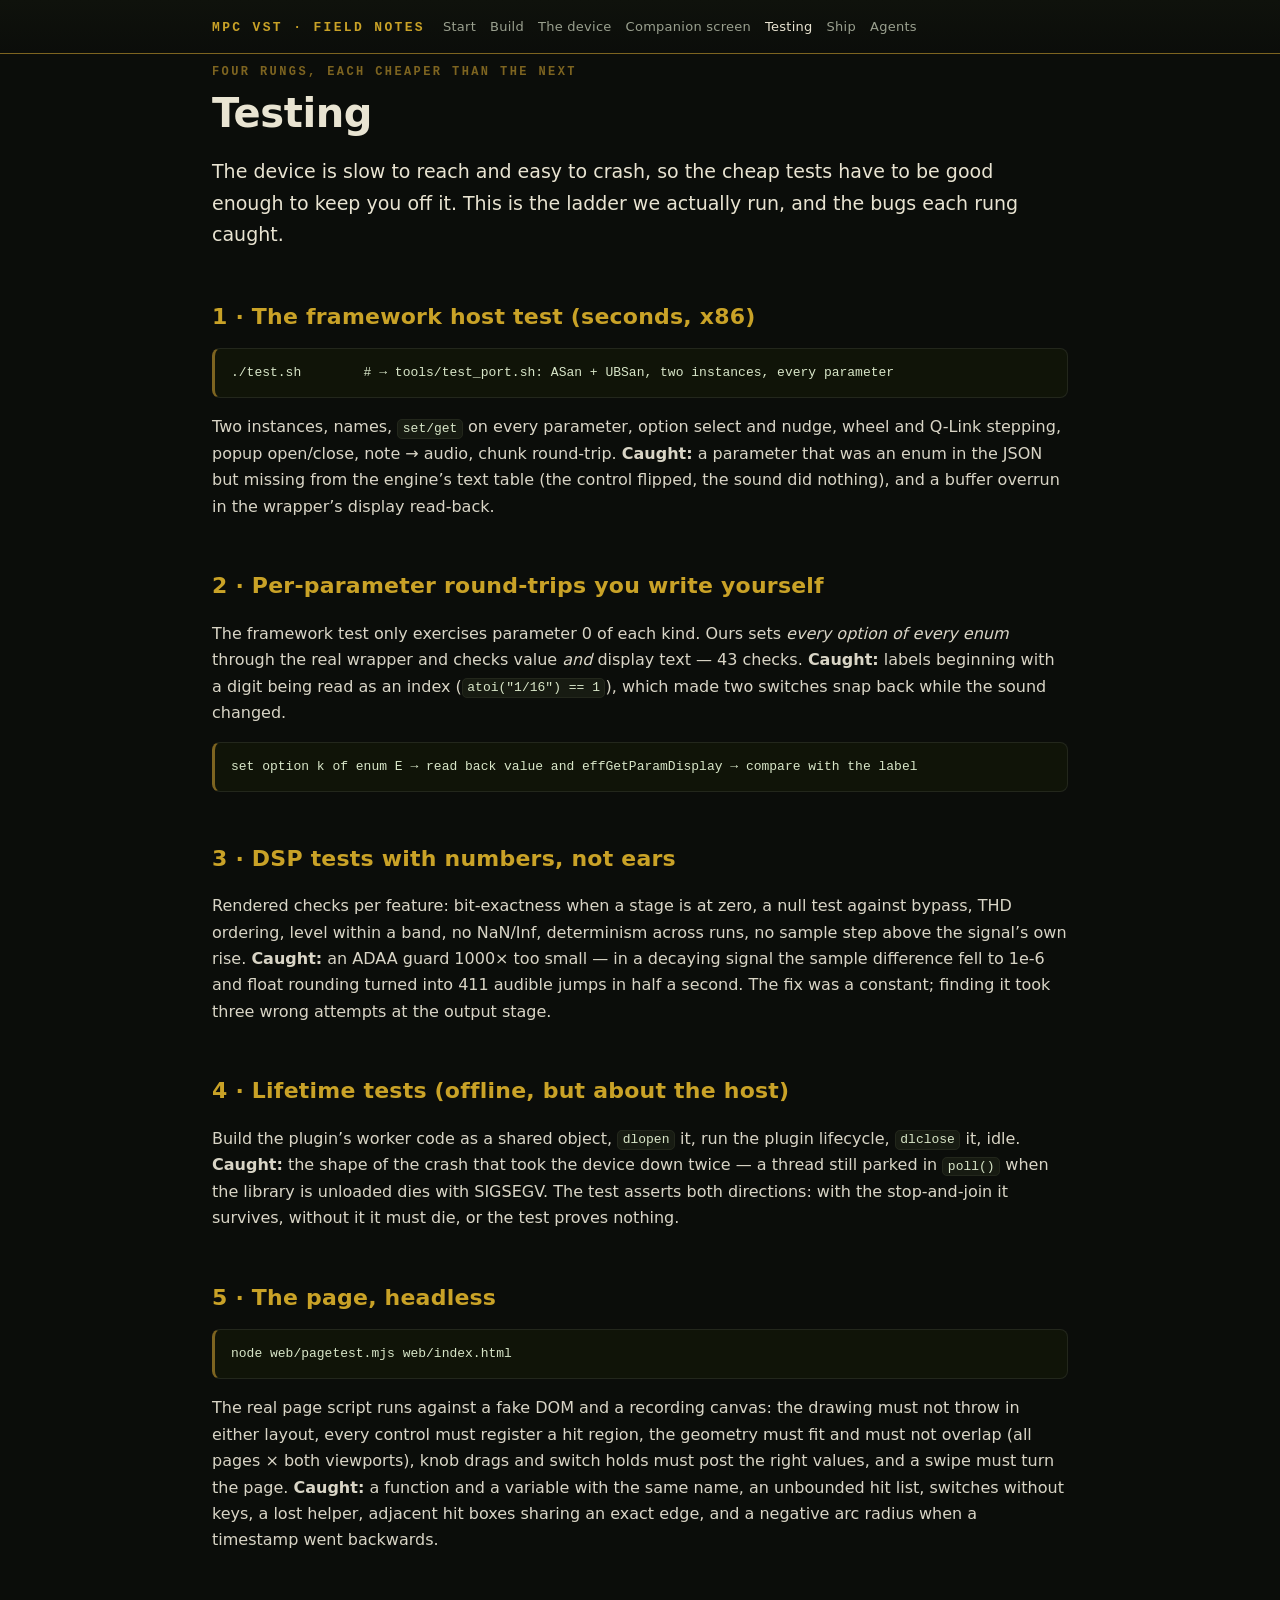
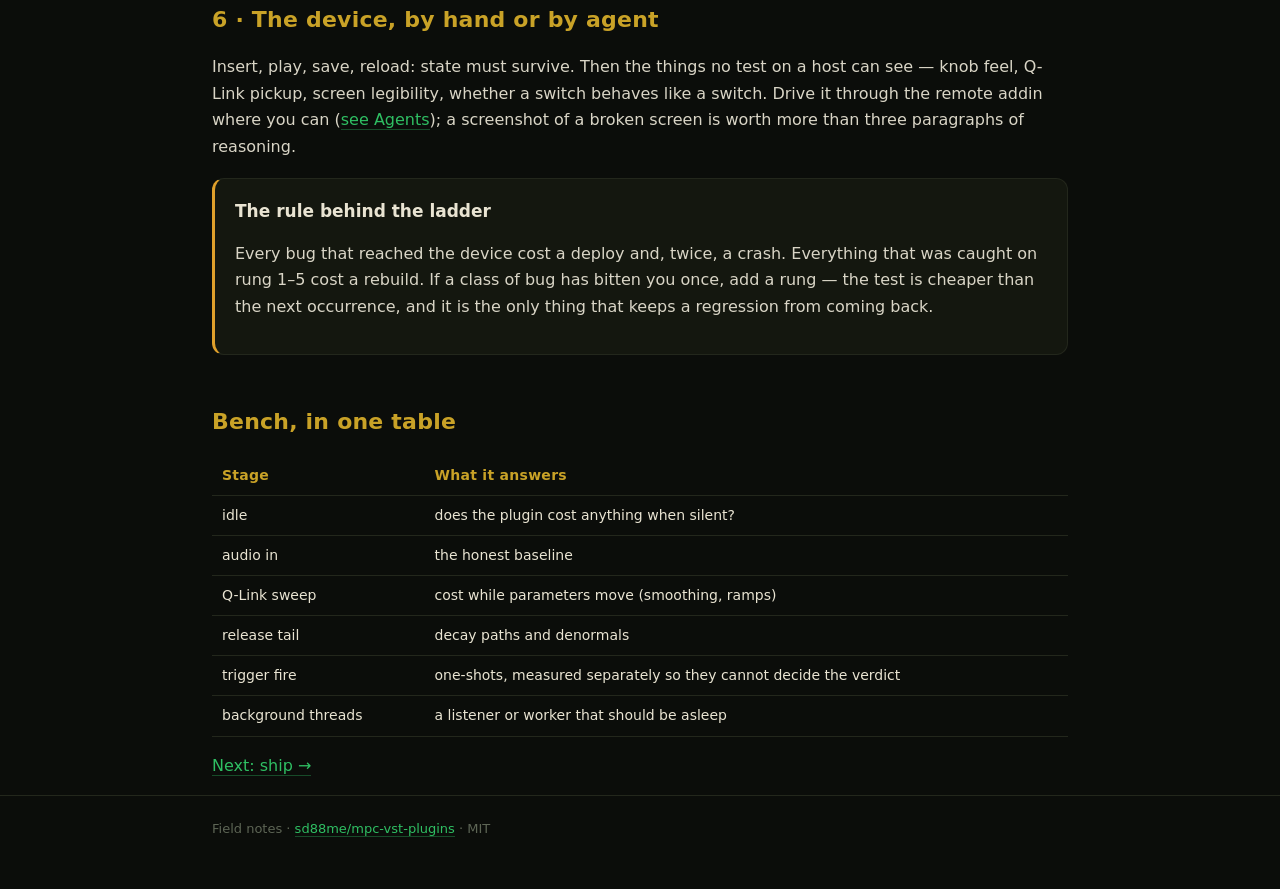
==== test.html @ 2eeac5be "MPC VST field notes: build, device, screen, tests, ship, agents" ====
<!doctype html>
<html lang="en">
<head>
<meta charset="utf-8">
<meta name="viewport" content="width=device-width,initial-scale=1">
<title>Testing — MPC VST field notes</title>
<link rel="stylesheet" href="style.css">
</head>
<body>
<header><div class="wrap">
  <a class="brand" href="index.html">MPC VST · field notes</a>
  <nav><a href="index.html">Start</a><a href="start.html">Build</a><a href="device.html">The device</a>
  <a href="screen.html">Companion screen</a><a class="on" href="test.html">Testing</a><a href="ship.html">Ship</a><a href="agents.html">Agents</a></nav>
</div></header>

<main class="wrap">
  <p class="kicker">Four rungs, each cheaper than the next</p>
  <h1>Testing</h1>

  <p class="lead">The device is slow to reach and easy to crash, so the cheap tests have to be good
  enough to keep you off it. This is the ladder we actually run, and the bugs each rung caught.</p>

  <h2>1 · The framework host test (seconds, x86)</h2>
<pre><code>./test.sh        # → tools/test_port.sh: ASan + UBSan, two instances, every parameter</code></pre>
  <p>Two instances, names, <code>set/get</code> on every parameter, option select and nudge, wheel and
  Q-Link stepping, popup open/close, note → audio, chunk round-trip. <strong>Caught:</strong> a
  parameter that was an enum in the JSON but missing from the engine’s text table (the control flipped,
  the sound did nothing), and a buffer overrun in the wrapper’s display read-back.</p>

  <h2>2 · Per-parameter round-trips you write yourself</h2>
  <p>The framework test only exercises parameter 0 of each kind. Ours sets <em>every option of every
  enum</em> through the real wrapper and checks value <em>and</em> display text — 43 checks.
  <strong>Caught:</strong> labels beginning with a digit being read as an index
  (<code>atoi("1/16") == 1</code>), which made two switches snap back while the sound changed.</p>
<pre><code>set option k of enum E → read back value and effGetParamDisplay → compare with the label</code></pre>

  <h2>3 · DSP tests with numbers, not ears</h2>
  <p>Rendered checks per feature: bit-exactness when a stage is at zero, a null test against bypass,
  THD ordering, level within a band, no NaN/Inf, determinism across runs, no sample step above the
  signal’s own rise. <strong>Caught:</strong> an ADAA guard 1000× too small — in a decaying signal the
  sample difference fell to 1e-6 and float rounding turned into 411 audible jumps in half a second.
  The fix was a constant; finding it took three wrong attempts at the output stage.</p>

  <h2>4 · Lifetime tests (offline, but about the host)</h2>
  <p>Build the plugin’s worker code as a shared object, <code>dlopen</code> it, run the plugin lifecycle,
  <code>dlclose</code> it, idle. <strong>Caught:</strong> the shape of the crash that took the device
  down twice — a thread still parked in <code>poll()</code> when the library is unloaded dies with
  SIGSEGV. The test asserts both directions: with the stop-and-join it survives, without it it must die,
  or the test proves nothing.</p>

  <h2>5 · The page, headless</h2>
<pre><code>node web/pagetest.mjs web/index.html</code></pre>
  <p>The real page script runs against a fake DOM and a recording canvas: the drawing must not throw in
  either layout, every control must register a hit region, the geometry must fit and must not overlap
  (all pages × both viewports), knob drags and switch holds must post the right values, and a swipe must
  turn the page. <strong>Caught:</strong> a function and a variable with the same name, an unbounded hit
  list, switches without keys, a lost helper, adjacent hit boxes sharing an exact edge, and a negative
  arc radius when a timestamp went backwards.</p>

  <h2>6 · The device, by hand or by agent</h2>
  <p>Insert, play, save, reload: state must survive. Then the things no test on a host can see — knob
  feel, Q-Link pickup, screen legibility, whether a switch behaves like a switch. Drive it through the
  remote addin where you can (<a href="agents.html">see Agents</a>); a screenshot of a broken screen is
  worth more than three paragraphs of reasoning.</p>

  <div class="card note">
    <h3>The rule behind the ladder</h3>
    <p>Every bug that reached the device cost a deploy and, twice, a crash. Everything that was caught
    on rung 1–5 cost a rebuild. If a class of bug has bitten you once, add a rung — the test is cheaper
    than the next occurrence, and it is the only thing that keeps a regression from coming back.</p>
  </div>

  <h2>Bench, in one table</h2>
  <table>
    <tr><th>Stage</th><th>What it answers</th></tr>
    <tr><td>idle</td><td>does the plugin cost anything when silent?</td></tr>
    <tr><td>audio in</td><td>the honest baseline</td></tr>
    <tr><td>Q-Link sweep</td><td>cost while parameters move (smoothing, ramps)</td></tr>
    <tr><td>release tail</td><td>decay paths and denormals</td></tr>
    <tr><td>trigger fire</td><td>one-shots, measured separately so they cannot decide the verdict</td></tr>
    <tr><td>background threads</td><td>a listener or worker that should be asleep</td></tr>
  </table>

  <p><a href="ship.html">Next: ship →</a></p>
</main>
<footer><div class="wrap">Field notes · <a href="https://github.com/sd88me/mpc-vst-plugins">sd88me/mpc-vst-plugins</a> · MIT</div></footer>
</body>
</html>
---- style.css ----
:root{--bg:#0b0d0a;--panel:#14170f;--gold:#c9a227;--gold-dim:#7d6420;--green:#2fbf63;
--ink:#e9e4d2;--dim:#9aa08f;--faint:#5d6555;--red:#d6382a;--amber:#e0a02b}
*{box-sizing:border-box}
html{scroll-behavior:smooth}
body{margin:0;background:var(--bg);color:var(--ink);
  font:16px/1.65 ui-sans-serif,system-ui,-apple-system,"Segoe UI",Roboto,sans-serif}
a{color:var(--green);text-decoration:none;border-bottom:1px solid rgba(47,191,99,.35)}
a:hover{border-bottom-color:var(--green)}
header{border-bottom:1px solid var(--gold-dim);background:linear-gradient(180deg,#0f120c,#0b0d0a)}
.wrap{max-width:900px;margin:0 auto;padding:0 22px}
header .wrap{display:flex;align-items:baseline;gap:18px;padding:16px 22px;flex-wrap:wrap}
.brand{font:700 13px/1 ui-monospace,SFMono-Regular,Menlo,monospace;letter-spacing:.18em;
  text-transform:uppercase;color:var(--gold);border:0}
nav{display:flex;gap:14px;flex-wrap:wrap;font-size:13px;letter-spacing:.02em}
nav a{border:0;color:var(--dim)}
nav a.on,nav a:hover{color:var(--ink)}
main{padding:34px 0 80px}
h1{font-size:clamp(28px,4vw,40px);line-height:1.15;margin:.2em 0 .5em;letter-spacing:-.01em}
h2{margin:2.2em 0 .6em;font-size:22px;color:var(--gold);letter-spacing:.01em}
h3{margin:1.6em 0 .4em;font-size:17px;color:var(--ink)}
p{color:#d9d5c6}
.lead{font-size:19px;color:var(--ink)}
small,.meta{color:var(--faint);font-size:13px}
code{font:13px/1.5 ui-monospace,SFMono-Regular,Menlo,monospace;background:#171b12;
  border:1px solid #23271c;border-radius:5px;padding:.1em .35em;color:#d8e6c8}
pre{background:#101408;border:1px solid #23271c;border-left:3px solid var(--gold-dim);
  border-radius:8px;padding:14px 16px;overflow:auto;font:13px/1.55 ui-monospace,SFMono-Regular,Menlo,monospace;color:#d8e6c8}
pre code{background:none;border:0;padding:0}
.card{background:var(--panel);border:1px solid #23271c;border-radius:12px;padding:18px 20px;margin:18px 0}
.card h3{margin-top:0}
.grid{display:grid;grid-template-columns:repeat(auto-fit,minmax(250px,1fr));gap:14px;margin:18px 0}
.grid .card{margin:0}
table{border-collapse:collapse;width:100%;margin:16px 0;font-size:14px}
th,td{text-align:left;padding:8px 10px;border-bottom:1px solid #23271c;vertical-align:top}
th{color:var(--gold);font-weight:600;letter-spacing:.02em}
.warn{border-left:3px solid var(--red)}
.ok{border-left:3px solid var(--green)}
.note{border-left:3px solid var(--amber)}
.kicker{font:600 12px/1 ui-monospace,monospace;letter-spacing:.2em;text-transform:uppercase;color:var(--gold-dim)}
footer{border-top:1px solid #23271c;color:var(--faint);font-size:13px;padding:22px 0 50px}
ul{padding-left:20px}li{margin:.35em 0;color:#d9d5c6}
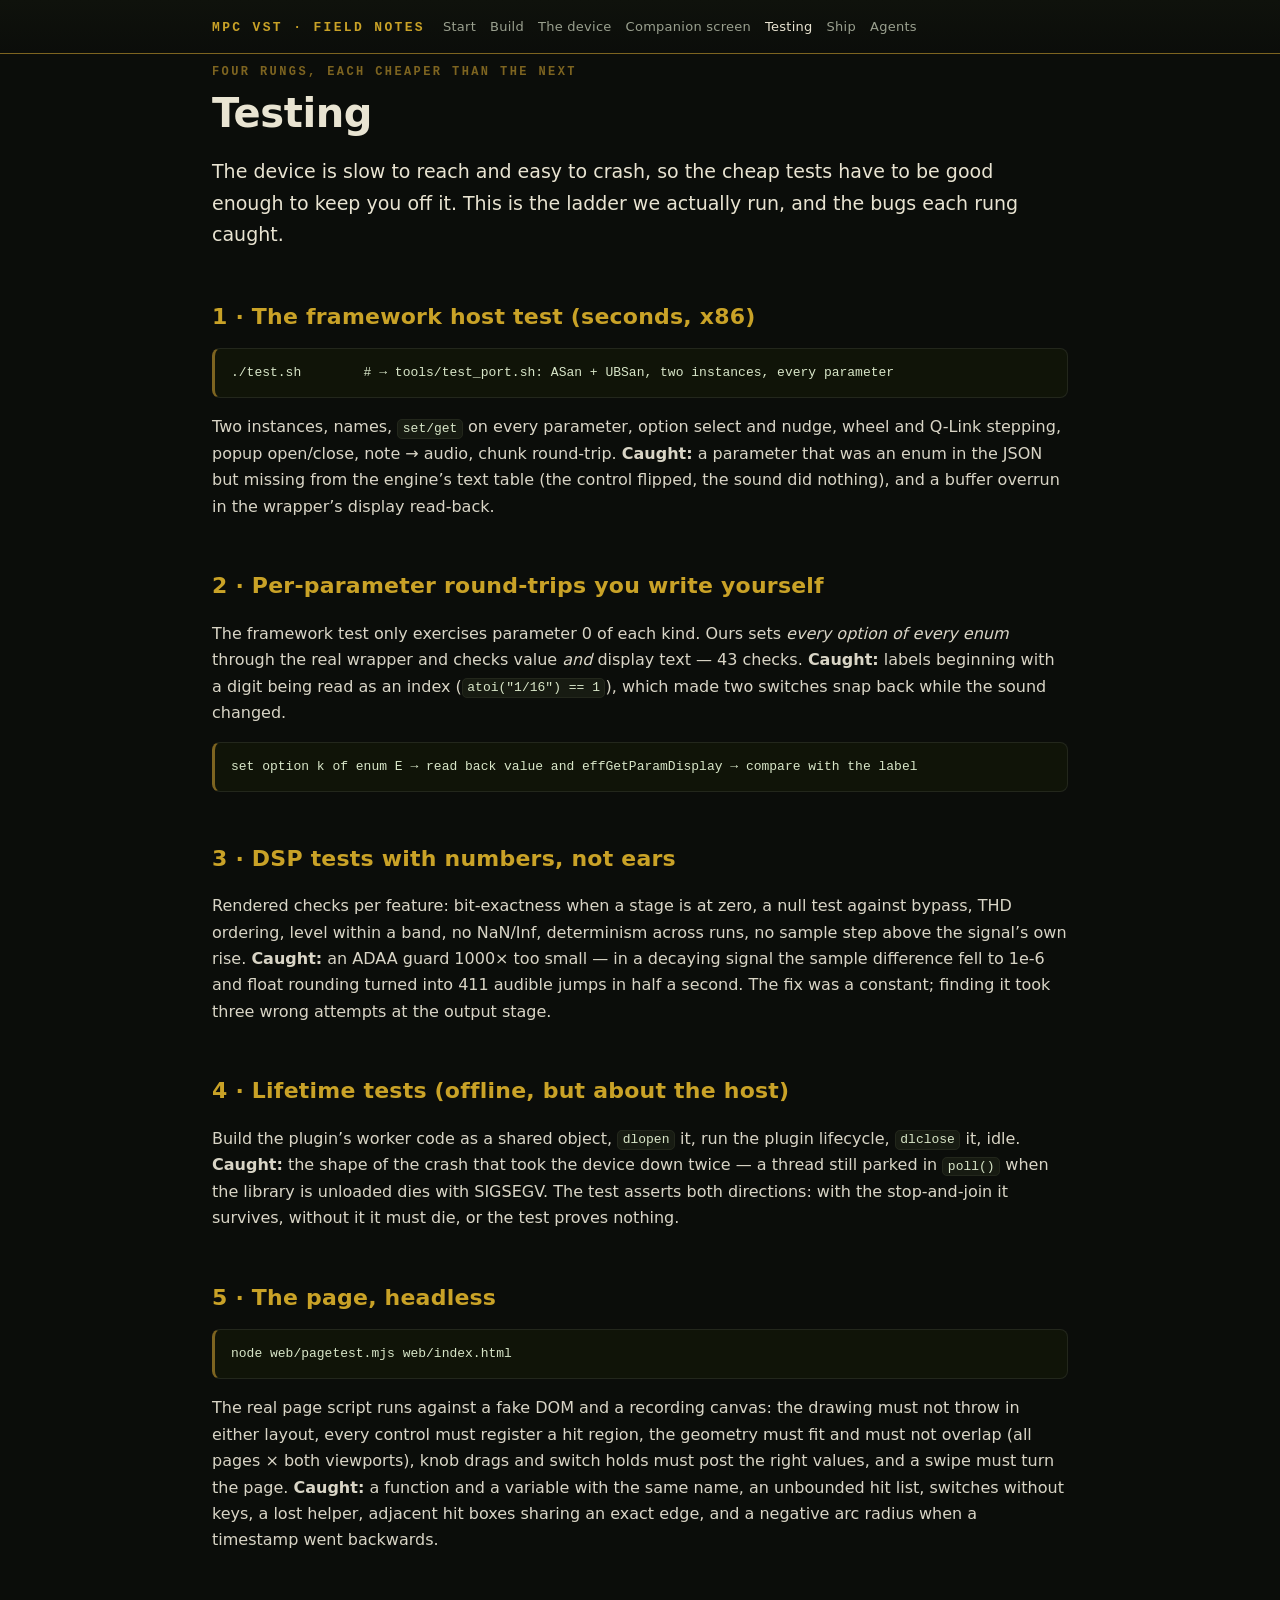
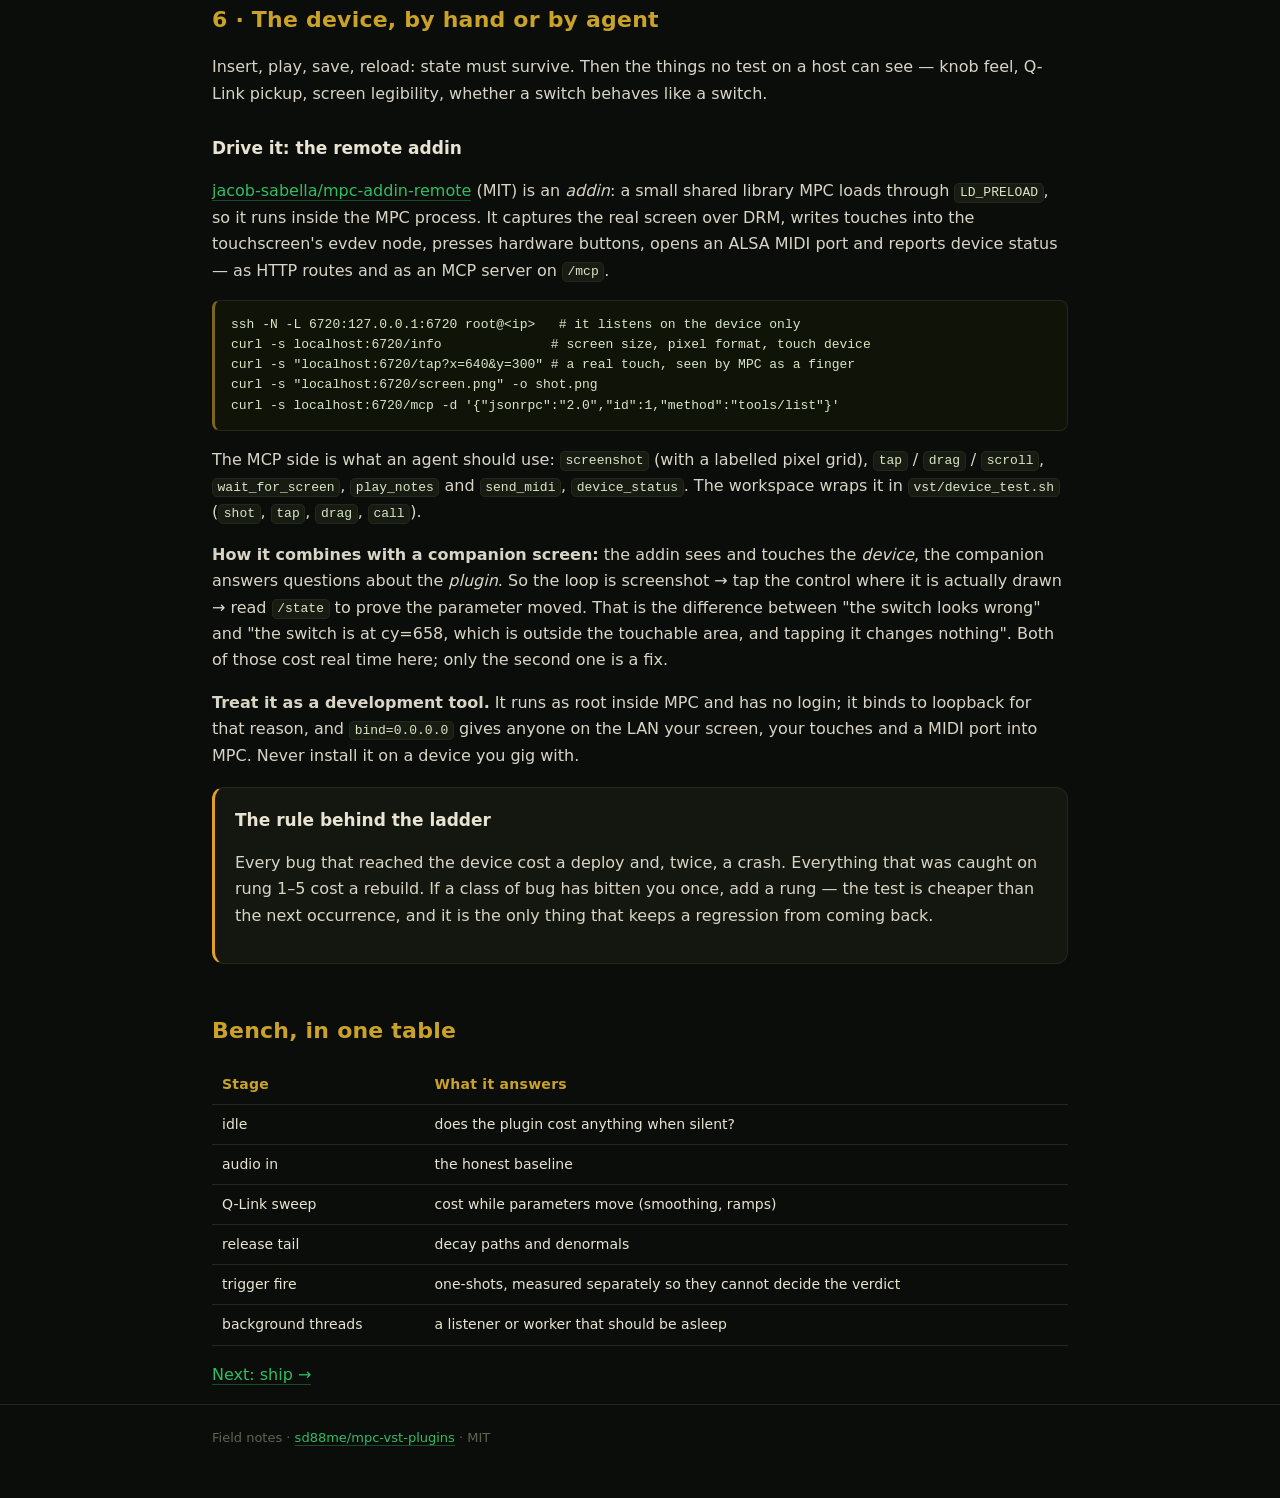
==== commit 7c0f61a9: "testing: name the remote addin, and the loop it makes possible Rung 6 said "drive it through the rem" ====
--- a/test.html
+++ b/test.html
@@ -59,9 +59,36 @@
 
   <h2>6 · The device, by hand or by agent</h2>
   <p>Insert, play, save, reload: state must survive. Then the things no test on a host can see — knob
-  feel, Q-Link pickup, screen legibility, whether a switch behaves like a switch. Drive it through the
-  remote addin where you can (<a href="agents.html">see Agents</a>); a screenshot of a broken screen is
-  worth more than three paragraphs of reasoning.</p>
+  feel, Q-Link pickup, screen legibility, whether a switch behaves like a switch.</p>
+
+  <h3>Drive it: the remote addin</h3>
+  <p><a href="https://github.com/jacob-sabella/mpc-addin-remote">jacob-sabella/mpc-addin-remote</a>
+  (MIT) is an <em>addin</em>: a small shared library MPC loads through <code>LD_PRELOAD</code>, so it
+  runs inside the MPC process. It captures the real screen over DRM, writes touches into the
+  touchscreen's evdev node, presses hardware buttons, opens an ALSA MIDI port and reports device
+  status — as HTTP routes and as an MCP server on <code>/mcp</code>.</p>
+<pre><code>ssh -N -L 6720:127.0.0.1:6720 root@&lt;ip&gt;   # it listens on the device only
+curl -s localhost:6720/info              # screen size, pixel format, touch device
+curl -s "localhost:6720/tap?x=640&amp;y=300" # a real touch, seen by MPC as a finger
+curl -s "localhost:6720/screen.png" -o shot.png
+curl -s localhost:6720/mcp -d '{"jsonrpc":"2.0","id":1,"method":"tools/list"}'</code></pre>
+
+  <p>The MCP side is what an agent should use: <code>screenshot</code> (with a labelled pixel grid),
+  <code>tap</code> / <code>drag</code> / <code>scroll</code>, <code>wait_for_screen</code>,
+  <code>play_notes</code> and <code>send_midi</code>, <code>device_status</code>. The workspace wraps
+  it in <code>vst/device_test.sh</code> (<code>shot</code>, <code>tap</code>, <code>drag</code>,
+  <code>call</code>).</p>
+
+  <p><strong>How it combines with a companion screen:</strong> the addin sees and touches the
+  <em>device</em>, the companion answers questions about the <em>plugin</em>. So the loop is
+  screenshot → tap the control where it is actually drawn → read <code>/state</code> to prove the
+  parameter moved. That is the difference between "the switch looks wrong" and "the switch is at
+  cy=658, which is outside the touchable area, and tapping it changes nothing". Both of those cost
+  real time here; only the second one is a fix.</p>
+
+  <p><strong>Treat it as a development tool.</strong> It runs as root inside MPC and has no login;
+  it binds to loopback for that reason, and <code>bind=0.0.0.0</code> gives anyone on the LAN your
+  screen, your touches and a MIDI port into MPC. Never install it on a device you gig with.</p>
 
   <div class="card note">
     <h3>The rule behind the ladder</h3>
